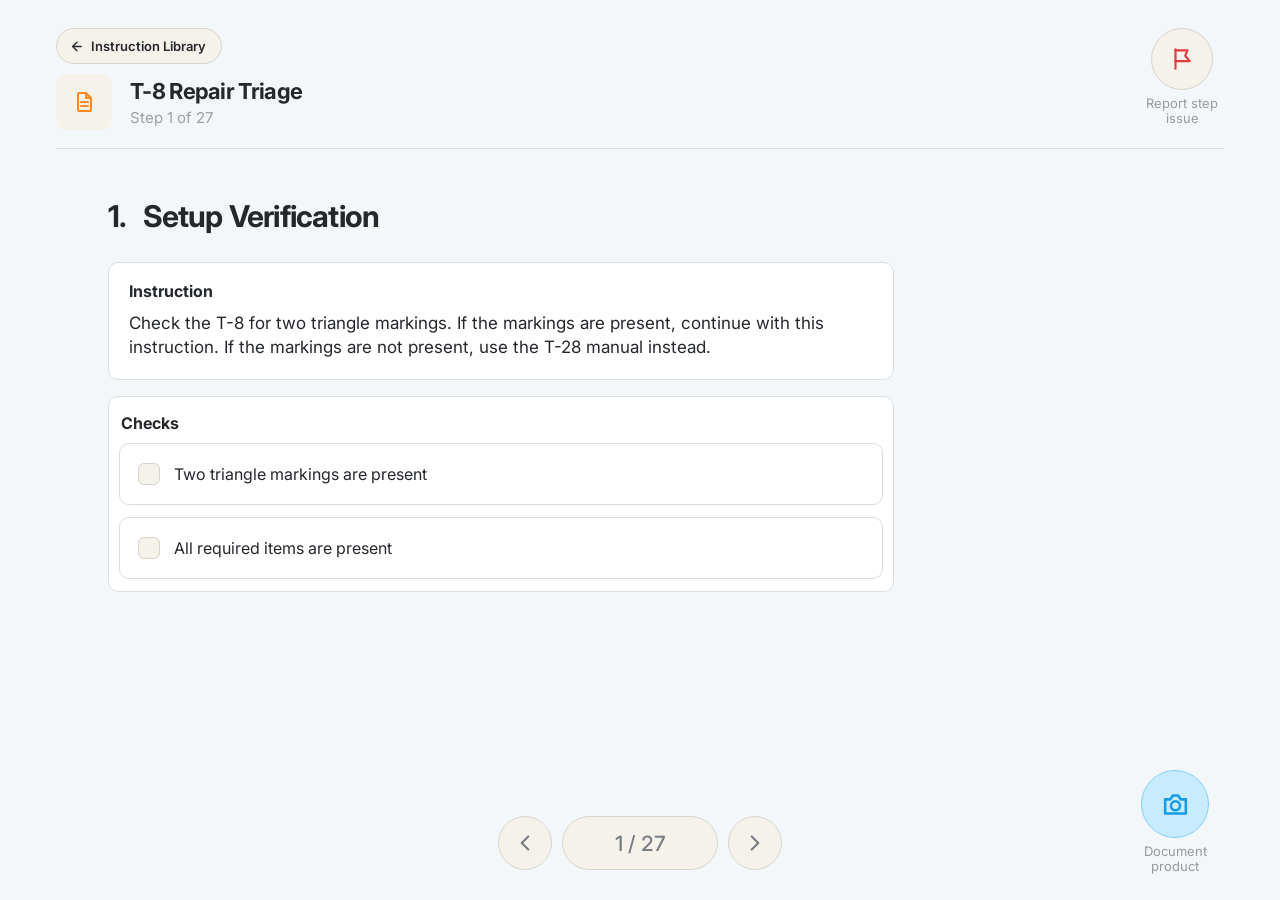
==== instruction.html @ 1c67357f "Build reusable instruction stepper layout" ====
<!DOCTYPE html>
<html lang="en">
<head>
  <meta charset="UTF-8">
  <meta name="viewport" content="width=device-width, initial-scale=1.0">

  <title>T-8 Repair Triage | FAES Operator Platform</title>

  <link rel="preconnect" href="https://fonts.googleapis.com">
  <link rel="preconnect" href="https://fonts.gstatic.com" crossorigin>
  <link
    href="https://fonts.googleapis.com/css2?family=Inter:ital,wght@0,400;0,500;0,600;0,700;1,400;1,500&display=swap"
    rel="stylesheet"
  >

  <link rel="stylesheet" href="css/styles.css">
</head>

<body class="instruction-page">
  <div class="instruction-app">

    <div class="instruction-fixed-header">
      <header class="instruction-topbar">
        <button
          class="back-to-library-button"
          id="back-to-library-button"
          type="button"
        >
          <svg viewBox="0 0 24 24" aria-hidden="true">
            <path d="M14 6L8 12L14 18"></path>
            <path d="M9 12H20"></path>
          </svg>

          <span>Instruction Library</span>
        </button>

        <button
          class="report-step-issue-button"
          id="report-step-issue-button"
          type="button"
          aria-label="Report step issue"
        >
          <span class="report-step-issue-button__icon">
            <svg viewBox="0 0 24 24" aria-hidden="true">
              <path d="M6 3V21"></path>
              <path d="M6 4H17L15 9L19 14H6"></path>
            </svg>
          </span>

          <span>Report step<br>issue</span>
        </button>
      </header>

      <section class="instruction-heading">
        <div class="instruction-heading__icon">
          <svg viewBox="0 0 24 24" aria-hidden="true">
            <path d="M7 3H14L19 8V20C19 20.55 18.55 21 18 21H7C6.45 21 6 20.55 6 20V4C6 3.45 6.45 3 7 3Z"></path>
            <path d="M14 3V8H19"></path>
            <path d="M9 12H16"></path>
            <path d="M9 16H16"></path>
          </svg>
        </div>

        <div>
          <h1>T-8 Repair Triage</h1>
          <p id="instruction-step-label">Step 1 of 27</p>
        </div>
      </section>

      <div class="instruction-page-divider"></div>
    </div>

    <main class="instruction-main-content">
      <h2 class="instruction-step-title" id="instruction-step-title"></h2>

      <section
        class="instruction-step-layout instruction-step-layout--no-images"
        id="instruction-step-layout"
      >
        <div
          class="instruction-warning"
          id="instruction-warning"
          hidden
        ></div>

        <div class="instruction-step-primary">
          <article class="instruction-panel instruction-panel--instruction">
            <h3>Instruction</h3>

            <p id="instruction-text"></p>
          </article>

          <article class="instruction-panel instruction-panel--checks">
            <h3>Checks</h3>

            <div
              class="instruction-check-list"
              id="instruction-check-list"
            ></div>
          </article>
        </div>

        <aside
          class="instruction-image-panel"
          id="instruction-image-panel"
          hidden
        >
          <h3>Reference images</h3>

          <div
            class="instruction-image-list"
            id="instruction-image-list"
          ></div>
        </aside>
      </section>
    </main>

    <nav
      class="instruction-step-navigation"
      aria-label="Instruction navigation"
    >
      <button
        class="instruction-navigation-button"
        id="previous-step-button"
        type="button"
        aria-label="Previous step"
        hidden
      >
        <svg viewBox="0 0 24 24" aria-hidden="true">
          <path d="M15 6L9 12L15 18"></path>
        </svg>
      </button>

      <span class="instruction-step-counter" id="instruction-step-counter">
        1 / 27
      </span>

      <button
        class="instruction-navigation-button"
        id="next-step-button"
        type="button"
        aria-label="Next step"
      >
        <svg viewBox="0 0 24 24" aria-hidden="true">
          <path d="M9 6L15 12L9 18"></path>
        </svg>
      </button>
    </nav>

    <button
      class="document-product-button"
      id="document-product-button"
      type="button"
      aria-label="Document product"
    >
      <span class="document-product-button__icon">
        <svg viewBox="0 0 24 24" aria-hidden="true">
          <path d="M4 8H8L10 5H14L16 8H20V19H4Z"></path>
          <circle cx="12" cy="13" r="3.5"></circle>
        </svg>
      </span>

      <span>Document<br>product</span>
    </button>

    <dialog
      class="instruction-dialog leave-instruction-dialog"
      id="leave-instruction-dialog"
      aria-labelledby="leave-instruction-title"
    >
      <div class="leave-instruction-dialog__content">
        <h2 id="leave-instruction-title">Leave instruction?</h2>

        <p>
          Your progress in this instruction will not be saved.
        </p>

        <div class="dialog-divider"></div>

        <div class="dialog-actions">
          <button
            class="dialog-button dialog-button--secondary"
            type="button"
            id="stay-in-instruction-button"
          >
            Stay here
          </button>

          <button
            class="dialog-button dialog-button--primary"
            type="button"
            id="confirm-leave-instruction-button"
          >
            Leave instruction
          </button>
        </div>
      </div>
    </dialog>

  </div>

  <script src="js/instruction-stepper.js"></script>
</body>
</html>
---- css/styles.css ----
:root {
  --page-background: #f4f7f9;
  --surface: #ffffff;
  --border: #d9dee3;
  --text-primary: #24272b;
  --text-muted: #a4a9af;
  --accent: #ff8a24;
  --accent-soft: #fee1c7;

  --sidebar-width: 84px;
  --header-height: 92px;

  --page-horizontal-padding: 118px;
  --shadow: 0 5px 18px rgba(26, 36, 46, 0.05);
}

* {
  box-sizing: border-box;
  margin: 0;
  padding: 0;
}

html {
  min-width: 320px;
}

body {
  min-height: 100vh;
  font-family: "Inter", Arial, sans-serif;
  background-color: var(--page-background);
  color: var(--text-primary);
}

button,
input {
  font: inherit;
}

a {
  color: inherit;
  text-decoration: none;
}

svg {
  display: block;
}

.app-shell {
  min-height: 100vh;
  display: flex;
}

.sidebar {
  position: fixed;
  inset: 0 auto 0 0;
  width: var(--sidebar-width);
  min-height: 100vh;
  z-index: 10;

  display: flex;
  flex-direction: column;
  align-items: center;

  background-color: var(--surface);
  border-right: 1px solid #edf0f2;
  box-shadow: 4px 0 16px rgba(32, 42, 52, 0.04);
}

.sidebar-collapse-button {
  width: 100%;
  height: 68px;

  display: grid;
  place-items: center;

  border: 0;
  background: transparent;
  color: #53585e;
  cursor: pointer;
}

.sidebar-collapse-button svg {
  width: 18px;
  height: 18px;
  fill: none;
  stroke: currentColor;
  stroke-linecap: round;
  stroke-linejoin: round;
  stroke-width: 1.8;
}

.sidebar-navigation {
  display: flex;
  flex-direction: column;
  align-items: center;
  gap: 26px;
  margin-top: 16px;
}

.sidebar-link {
  width: 54px;
  height: 54px;
  border-radius: 11px;

  display: grid;
  place-items: center;

  color: #17191b;
}

.sidebar-link svg {
  width: 20px;
  height: 20px;
  fill: none;
  stroke: currentColor;
  stroke-linecap: round;
  stroke-linejoin: round;
  stroke-width: 2;
}

.sidebar-link--active {
  background-color: var(--accent-soft);
  color: var(--accent);
}

.sidebar-link--logout {
  margin-top: auto;
  margin-bottom: 28px;
}

.main-area {
  width: calc(100% - var(--sidebar-width));
  min-height: 100vh;
  margin-left: var(--sidebar-width);
}

.top-header {
  height: var(--header-height);
  display: flex;
  align-items: center;

  padding: 0 32px;

  background-color: var(--surface);
  box-shadow: 0 4px 12px rgba(33, 43, 54, 0.04);
}

.top-header h1 {
  font-size: 28px;
  font-weight: 700;
  letter-spacing: -0.7px;
}

.library-page {
  min-height: calc(100vh - var(--header-height));
  padding: 39px var(--page-horizontal-padding) 88px;
}

.library-search-section {
  display: flex;
  justify-content: center;
}

.search-field {
  width: min(760px, 100%);
  height: 58px;

  display: flex;
  align-items: center;
  gap: 16px;

  padding: 0 20px 0 24px;

  background-color: var(--surface);
  border: 1px solid var(--border);
  border-radius: 999px;
}

.search-field input {
  width: 100%;
  height: 100%;

  border: 0;
  outline: 0;
  background: transparent;

  font-size: 16px;
  color: var(--text-primary);
}

.search-field input::placeholder {
  color: #b5b9be;
}

.search-field svg {
  width: 22px;
  height: 22px;

  flex: 0 0 auto;
  fill: none;
  stroke: #202326;
  stroke-linecap: round;
  stroke-linejoin: round;
  stroke-width: 2;
}

.instruction-grid {
  margin-top: 56px;

  display: grid;
  grid-template-columns: repeat(3, 298px);
  justify-content: center;
  column-gap: 70px;
  row-gap: 62px;
}

.instruction-card {
  height: 298px;
  overflow: hidden;

  background-color: var(--surface);
  border: 1px solid var(--border);
  border-radius: 9px;
}

.instruction-card__image {
  height: 230px;

  display: grid;
  place-items: center;

  border-bottom: 1px solid var(--border);
}

.instruction-card__image img {
  display: block;
  max-width: 82%;
  max-height: 84%;
  object-fit: contain;
}

.placeholder-icon {
  width: 78px;
  height: 78px;

  fill: none;
  stroke: #202326;
  stroke-linecap: round;
  stroke-linejoin: round;
  stroke-width: 2.4;
}

.instruction-card__content {
  min-height: 68px;
  padding: 13px 14px 10px;
}

.instruction-card__content h2 {
  margin-bottom: 3px;

  font-size: 16px;
  font-weight: 700;
  line-height: 1.2;
  letter-spacing: -0.35px;
}

.instruction-card__content p {
  overflow: hidden;

  color: #33363a;

  font-size: 14px;
  font-style: italic;
  line-height: 1.3;
  text-overflow: ellipsis;
  white-space: nowrap;
}

@media (max-width: 1250px) {
  .instruction-grid {
    grid-template-columns: repeat(2, 298px);
  }
}

@media (max-width: 760px) {
  .instruction-grid {
    grid-template-columns: minmax(0, 298px);
    row-gap: 32px;
  }
}

.visually-hidden {
  position: absolute;
  width: 1px;
  height: 1px;
  overflow: hidden;
  clip: rect(0 0 0 0);
  white-space: nowrap;
}

@media (max-width: 900px) {
  :root {
    --page-horizontal-padding: 44px;
  }

  .top-header h1 {
    font-size: 27px;
  }
}

@media (max-width: 600px) {
  :root {
    --sidebar-width: 64px;
    --page-horizontal-padding: 20px;
  }

  .sidebar-link {
    width: 44px;
    height: 44px;
  }

  .top-header {
    padding: 0 22px;
  }

  .top-header h1 {
    font-size: 23px;
  }

  .search-field {
    height: 56px;
  }

  .search-field input {
    font-size: 15px;
  }
}

.sidebar {
  transition: width 220ms ease;
}

.sidebar--expanded {
  width: 228px;
  align-items: stretch;
  padding: 14px 10px 18px;
}

.sidebar--expanded + .main-area {
  width: calc(100% - 228px);
  margin-left: 228px;
  transition: margin-left 220ms ease, width 220ms ease;
}

.sidebar-brand {
  display: none;
}

.sidebar--expanded .sidebar-brand {
  display: flex;
  align-items: center;
  gap: 9px;
  min-height: 42px;
  padding: 0 8px;
}

.sidebar-logo {
  width: 40px;
  height: 40px;
  object-fit: contain;
}

.sidebar-user {
  display: flex;
  flex: 1;
  flex-direction: column;
  min-width: 0;
  gap: 1px;
}

.sidebar-user strong {
  font-size: 14px;
  font-weight: 700;
  line-height: 1.1;
}

.sidebar-user span {
  color: #9ba1a7;
  font-size: 12px;
  line-height: 1.1;
}

.sidebar--expanded .sidebar-collapse-button {
  width: 28px;
  height: 28px;
  flex: 0 0 auto;
  border-radius: 5px;
  color: #73787d;
}

.sidebar--expanded .sidebar-collapse-button svg {
  width: 15px;
  height: 15px;
}

.sidebar--expanded .sidebar-navigation {
  display: flex;
  flex-direction: column;
  align-items: stretch;
  gap: 36px;
  margin-top: 32px;
}


.sidebar--expanded .sidebar-group {
  display: flex;
  flex-direction: column;
  gap: 12px;
}

.sidebar--expanded .sidebar-section-label {
  display: block;
  padding: 0 10px;

  color: #a4a9af;
  font-size: 10px;
  font-weight: 500;
  letter-spacing: 0.04em;
  line-height: 1;
}

.sidebar--expanded .sidebar-link {
  width: 100%;
  height: 36px;

  display: flex;
  align-items: center;
  justify-content: flex-start;
  gap: 10px;

  padding: 0 10px;
  border-radius: 7px;

  font-size: 14px;
  font-weight: 500;
  line-height: 1;
}

.sidebar--expanded .sidebar-link svg {
  width: 17px;
  height: 17px;
  flex: 0 0 auto;
}

.sidebar--expanded .sidebar-link span {
  white-space: nowrap;
}

.sidebar--expanded .sidebar-link--active {
  margin-top: 0;
  background-color: var(--accent-soft);
  color: var(--accent);
}

.sidebar-section-label {
  display: none;
}









.sidebar--expanded .sidebar-link span {
  white-space: nowrap;
}

.sidebar--expanded .sidebar-link svg {
  width: 17px;
  height: 17px;
  flex: 0 0 auto;
}

.sidebar--expanded .sidebar-link span {
  display: inline;
}



.sidebar--expanded .sidebar-link--logout {
  margin: auto 0 0;
}

.sidebar:not(.sidebar--expanded) .sidebar-link span,
.sidebar:not(.sidebar--expanded) .sidebar-brand,
.sidebar:not(.sidebar--expanded) .sidebar-section-label {
  display: none;
}

.main-area {
  transition: margin-left 220ms ease, width 220ms ease;
}

.sidebar--expanded .sidebar-collapse-button {
  position: absolute;
  top: 16px;
  right: 12px;
}

.sidebar--expanded .sidebar-brand {
  padding-right: 40px;
}

.sidebar:not(.sidebar--expanded) .sidebar-collapse-button svg {
  transform: rotate(180deg);
}

.sidebar-collapse-button svg {
  transition: transform 220ms ease;
}


.search-empty-state {
  margin-top: 56px;
  text-align: center;
  color: var(--text-muted);
  font-size: 16px;
}

.instruction-card[hidden] {
  display: none;
}


.instruction-card--button {
  width: 100%;
  padding: 0;

  color: inherit;
  text-align: left;
  font: inherit;

  cursor: pointer;
}

.instruction-card--button:hover {
  border-color: #cdd3d9;
  box-shadow: 0 8px 20px rgba(26, 36, 46, 0.08);
}

.instruction-dialog {
  width: min(760px, calc(100vw - 40px));
  max-height: calc(100vh - 40px);

  margin: auto;
  padding: 0;

  overflow: auto;

  border: 0;
  border-radius: 12px;

  background-color: var(--surface);
  box-shadow: 0 24px 80px rgba(0, 0, 0, 0.28);
}

.instruction-dialog::backdrop {
  background-color: rgba(19, 22, 26, 0.76);
}

.instruction-preview-dialog__content {
  padding: 30px 42px 34px;
}

.instruction-preview-dialog__image {
  height: 250px;

  display: grid;
  place-items: center;
}

.instruction-preview-dialog__image img {
  display: block;

  max-width: 68%;
  max-height: 90%;

  object-fit: contain;
}

.dialog-divider {
  height: 1px;
  background-color: var(--border);
}

.instruction-preview-dialog__details {
  padding: 22px 0;
}

.instruction-preview-dialog__details h2 {
  margin-bottom: 4px;

  font-size: 20px;
  font-weight: 700;
}

.instruction-preview-dialog__description {
  margin-bottom: 12px;

  font-size: 16px;
  font-style: italic;
}

.instruction-meta {
  display: flex;
  flex-wrap: wrap;
  gap: 12px;
}

.instruction-meta span {
  padding: 6px 10px;

  border-radius: 7px;
  background-color: #dfe2e5;

  font-size: 14px;
  line-height: 1;
}

.dialog-actions {
  display: grid;
  grid-template-columns: repeat(2, minmax(0, 1fr));
  gap: 16px;

  padding-top: 22px;
}

.dialog-button {
  min-height: 52px;

  border-radius: 7px;

  font-size: 18px;
  font-weight: 600;

  cursor: pointer;
}

.dialog-button--secondary {
  border: 1px solid #202326;
  background-color: var(--surface);
  color: var(--text-primary);
}

.dialog-button--primary {
  border: 1px solid var(--accent);
  background-color: var(--accent);
  color: #ffffff;
}

.package-code-dialog {
  width: min(724px, calc(100vw - 40px));
}

.package-code-dialog__content {
  padding: 36px 42px 34px;
}

.package-code-dialog__content h2 {
  margin-bottom: 22px;

  font-size: 18px;
  font-weight: 700;
  line-height: 1.35;
}

.package-code-field {
  display: block;
  margin-bottom: 20px;
}

.package-code-field input {
  width: 100%;
  height: 54px;

  padding: 0 18px;

  border: 1px solid var(--border);
  border-radius: 6px;
  outline: none;

  background-color: #f7f8f9;
  color: var(--text-primary);

  font-size: 16px;
}

.package-code-field input:focus {
  border-color: var(--accent);
  background-color: var(--surface);
}

.package-code-error {
  margin: -14px 0 20px;

  color: #c73b2f;
  font-size: 14px;
}

@media (max-width: 600px) {
  .instruction-preview-dialog__content,
  .package-code-dialog__content {
    padding: 28px 22px;
  }

  .instruction-preview-dialog__image {
    height: 240px;
  }

  .dialog-actions {
    grid-template-columns: 1fr;
    gap: 12px;
  }

  .dialog-button {
    min-height: 54px;
  }
}



/* ========================================
   INSTRUCTION STEPPER PAGE
======================================== */

body.instruction-page {
  min-height: 100vh;
  background-color: var(--page-background);
}

.instruction-app {
  position: relative;

  min-height: 100vh;
  padding: 28px 56px 34px;

  display: flex;
  flex-direction: column;
}
.instruction-fixed-header {
  position: fixed;
  top: 0;
  left: 0;
  right: 0;
  z-index: 30;

  padding: 28px 56px 0;

  background-color: var(--page-background);
}

.instruction-main-content {
  flex: 1;
  padding: 190px 52px 120px;
}

.instruction-topbar {
  height: 36px;
  display: flex;
  align-items: flex-start;
  
}

.back-to-library-button {
  min-height: 36px;
  padding: 0 15px 0 10px;

  display: inline-flex;
  align-items: center;
  gap: 7px;

  border: 1px solid #d7d4cd;
  border-radius: 999px;

  background-color: #f5f2eb;
  color: var(--text-primary);

  font-size: 13px;
  font-weight: 600;

  cursor: pointer;
}

.back-to-library-button svg {
  width: 17px;
  height: 17px;

  fill: none;
  stroke: currentColor;
  stroke-linecap: round;
  stroke-linejoin: round;
  stroke-width: 2;
}

.report-step-issue-button {
  position: absolute;
  top: 28px;
  right: 56px;

  width: 84px;

  display: flex;
  flex-direction: column;
  align-items: center;
  gap: 6px;

  border: 0;
  background: transparent;
  color: #969ba1;

  font-size: 13px;
  line-height: 1.15;
  text-align: center;

  cursor: pointer;
}

.report-step-issue-button__icon {
  width: 62px;
  height: 62px;

  display: grid;
  place-items: center;

  border: 1px solid #d7d4cd;
  border-radius: 50%;

  background-color: #f5f2eb;
  color: #e33b3b;
}

.report-step-issue-button svg {
  width: 26px;
  height: 26px;

  fill: none;
  stroke: currentColor;
  stroke-linecap: round;
  stroke-linejoin: round;
  stroke-width: 2;
}

.instruction-heading {
  margin-top: 10px;

  display: flex;
  align-items: center;
  gap: 18px;
}

.instruction-heading__icon {
  width: 56px;
  height: 56px;

  display: grid;
  place-items: center;

  border-radius: 10px;
  background-color: #f5f2eb;
  color: var(--accent);
}

.instruction-heading__icon svg {
  width: 24px;
  height: 24px;

  fill: none;
  stroke: currentColor;
  stroke-linecap: round;
  stroke-linejoin: round;
  stroke-width: 2;
}

.instruction-heading h1 {
  margin-bottom: 4px;

  font-size: 22px;
  font-weight: 700;
  letter-spacing: -0.7px;
}

.instruction-heading p {
  color: #9aa0a6;
  font-size: 15px;
}

.instruction-page-divider {
  height: 1px;
  margin-top: 18px;

  background-color: var(--border);
}

.instruction-main-content {
  flex: 1;
  padding: 170px 52px 120px;
}

.instruction-step-title {
  margin-bottom: 28px;

  font-size: 30px;
  font-weight: 700;
  letter-spacing: -0.8px;
}

.instruction-step-title span {
  margin-right: 10px;
}

.instruction-step-layout {
  display: grid;
  grid-template-columns: minmax(0, 1fr) 360px;
  gap: 22px 34px;
  align-items: start;
}

.instruction-step-layout--no-images {
  grid-template-columns: minmax(0, 1fr);
}

.instruction-step-primary {
  min-width: 0;

  display: flex;
  flex-direction: column;
  gap: 16px;
}

.instruction-step-layout--no-images .instruction-step-primary {
  grid-column: 1 / -1;

  width: 100%;
  max-width: 786px;
}

.instruction-panel {
  border: 1px solid var(--border);
  border-radius: 10px;

  background-color: var(--surface);
}

.instruction-panel h3,
.instruction-image-panel h3 {
  margin-bottom: 10px;

  font-size: 16px;
  font-weight: 700;
}

.instruction-panel--instruction {
  width: 100%;
  max-width: 780px;
  padding: 18px 20px 20px;
}

.instruction-step-layout--no-images .instruction-panel--instruction,
.instruction-step-layout--no-images .instruction-panel--checks {
  max-width: none;
}

.instruction-panel--instruction p {
  font-size: 17px;
  line-height: 1.42;
}

.instruction-panel--checks {
  width: 100%;
  max-width: 500px;
  padding: 16px 10px 12px;
}

.instruction-panel--checks h3 {
  padding: 0 2px;
}

.instruction-check-list {
  display: flex;
  flex-direction: column;
  gap: 12px;
}

.instruction-check {
  width: 100%;
  min-height: 62px;
  padding: 0 18px;

  display: flex;
  align-items: center;
  gap: 14px;

  border: 1px solid #d9dcdf;
  border-radius: 10px;

  background-color: var(--surface);
  color: var(--text-primary);

  font-size: 16px;
  line-height: 1.3;
  text-align: left;

  cursor: pointer;
  transition: background-color 160ms ease, border-color 160ms ease,
    color 160ms ease;
}

.instruction-check__box {
  width: 22px;
  height: 22px;
  flex: 0 0 auto;

  display: grid;
  place-items: center;

  border: 1px solid #d7d4cd;
  border-radius: 6px;

  background-color: #f5f2eb;
  color: #ffffff;
}

.instruction-check--completed {
  border-color: #a9e5c4;
  background-color: #eaf8f1;
  color: var(--text-primary);
}

.instruction-check--completed .instruction-check__box {
  border-color: #d7d4cd;
  background-color: #f5f2eb;
}

.instruction-check--completed .instruction-check__box::after {
  content: "✓";

  color: #24272b;
  font-size: 14px;
  font-weight: 700;
}

.instruction-warning {
  grid-column: 1;

  width: 100%;
  max-width: 500px;
  min-height: 62px;
  padding: 14px 20px;

  display: flex;
  align-items: center;
  gap: 18px;

  border: 1px solid #f4ca63;
  border-radius: 10px;

  background-color: #fff9e8;
  color: var(--text-primary);

  font-size: 16px;
  font-weight: 400;
  line-height: 1.15;
}

.instruction-warning__icon {
  width: 34px;
  height: 34px;
  flex: 0 0 auto;

  display: grid;
  place-items: center;

  color: #f8d46d;
}

.instruction-warning__icon svg {
  width: 34px;
  height: 34px;

  fill: currentColor;
  stroke: none;
}

.instruction-warning__icon svg path:nth-child(2) {
  fill: none;
  stroke: #ffffff;
  stroke-linecap: round;
  stroke-width: 2.2;
}

.instruction-warning__icon svg circle {
  fill: #ffffff;
}

.instruction-warning__text {
  max-width: 370px;
}

.instruction-image-panel {
  padding: 16px;

  border: 1px solid var(--border);
  border-radius: 10px;

  background-color: var(--surface);
}

.instruction-image-list {
  display: flex;
  flex-direction: column;
  gap: 12px;
}

.instruction-image-list img {
  width: 100%;
  max-height: 240px;

  display: block;

  border-radius: 8px;

  object-fit: contain;
  background-color: #f7f8f9;
}

.instruction-step-navigation {
  position: fixed;
  left: 50%;
  bottom: 26px;
  z-index: 20;

  min-height: 62px;

  display: flex;
  align-items: center;
  justify-content: center;
  gap: 10px;

  transform: translateX(-50%);
}

.instruction-navigation-button {
  width: 54px;
  height: 54px;

  display: grid;
  place-items: center;

  border: 1px solid #d7d4cd;
  border-radius: 50%;

  background-color: #f5f2eb;
  color: #777d83;

  cursor: pointer;
}

.instruction-navigation-button svg {
  width: 26px;
  height: 26px;

  fill: none;
  stroke: currentColor;
  stroke-linecap: round;
  stroke-linejoin: round;
  stroke-width: 2;
}

.instruction-step-counter {
  min-width: 156px;
  min-height: 54px;
  padding: 0 22px;

  display: grid;
  place-items: center;

  border: 1px solid #d7d4cd;
  border-radius: 999px;

  background-color: #f5f2eb;
  color: #777d83;

  font-size: 21px;
  font-weight: 500;
}

.document-product-button {
  position: fixed;
  right: 56px;
  bottom: 26px;
  z-index: 20;

  width: 98px;

  display: flex;
  flex-direction: column;
  align-items: center;
  gap: 6px;

  border: 0;
  background: transparent;
  color: #969ba1;

  font-size: 13px;
  line-height: 1.15;
  text-align: center;

  cursor: pointer;
}

.document-product-button__icon {
  width: 68px;
  height: 68px;

  display: grid;
  place-items: center;

  border: 1px solid #83cefa;
  border-radius: 50%;

  background-color: #c8ebff;
  color: #159de5;
}

.document-product-button svg {
  width: 31px;
  height: 31px;

  fill: none;
  stroke: currentColor;
  stroke-linecap: round;
  stroke-linejoin: round;
  stroke-width: 2;
}

.leave-instruction-dialog {
  width: min(580px, calc(100vw - 40px));
}

.leave-instruction-dialog__content {
  padding: 34px 38px 32px;
}

.leave-instruction-dialog__content h2 {
  margin-bottom: 10px;

  font-size: 21px;
  font-weight: 700;
}

.leave-instruction-dialog__content p {
  margin-bottom: 28px;

  color: #62676d;
  font-size: 16px;
  line-height: 1.45;
}

.leave-instruction-dialog .dialog-actions {
  padding-top: 22px;
}

@media (max-width: 1000px) {
  .instruction-app {
    padding: 30px 30px 28px;
  }

  .instruction-main-content {
    padding: 44px 20px 26px;
  }

  .instruction-step-layout {
    grid-template-columns: minmax(0, 1fr);
  }

  .instruction-image-panel {
    max-width: 620px;
  }

  .document-product-button {
    right: 30px;
    bottom: 28px;
  }
}

@media (max-width: 650px) {
  .instruction-app {
    padding: 22px 18px 24px;
  }

  .instruction-heading {
    gap: 12px;
  }

  .instruction-heading__icon {
    width: 48px;
    height: 48px;
  }

  .instruction-heading h1 {
    font-size: 23px;
  }

  .instruction-main-content {
    padding: 34px 0 24px;
  }

  .instruction-step-title {
    font-size: 25px;
  }

  .instruction-panel--instruction p,
  .instruction-check {
    font-size: 15px;
  }

  .instruction-step-counter {
    min-width: 132px;
    font-size: 18px;
  }

  .report-step-issue-button {
    width: 68px;
    font-size: 11px;
  }

  .report-step-issue-button__icon {
    width: 50px;
    height: 50px;
  }

 .document-product-button {
  position: fixed;
  right: 18px;
  bottom: 16px;
  z-index: 20;
}

  .leave-instruction-dialog__content {
    padding: 28px 22px;
  }
    .instruction-step-navigation {
    bottom: 18px;
  }

  .instruction-main-content {
    padding-bottom: 110px;
  }
}

.instruction-warning[hidden] {
  display: none;
}
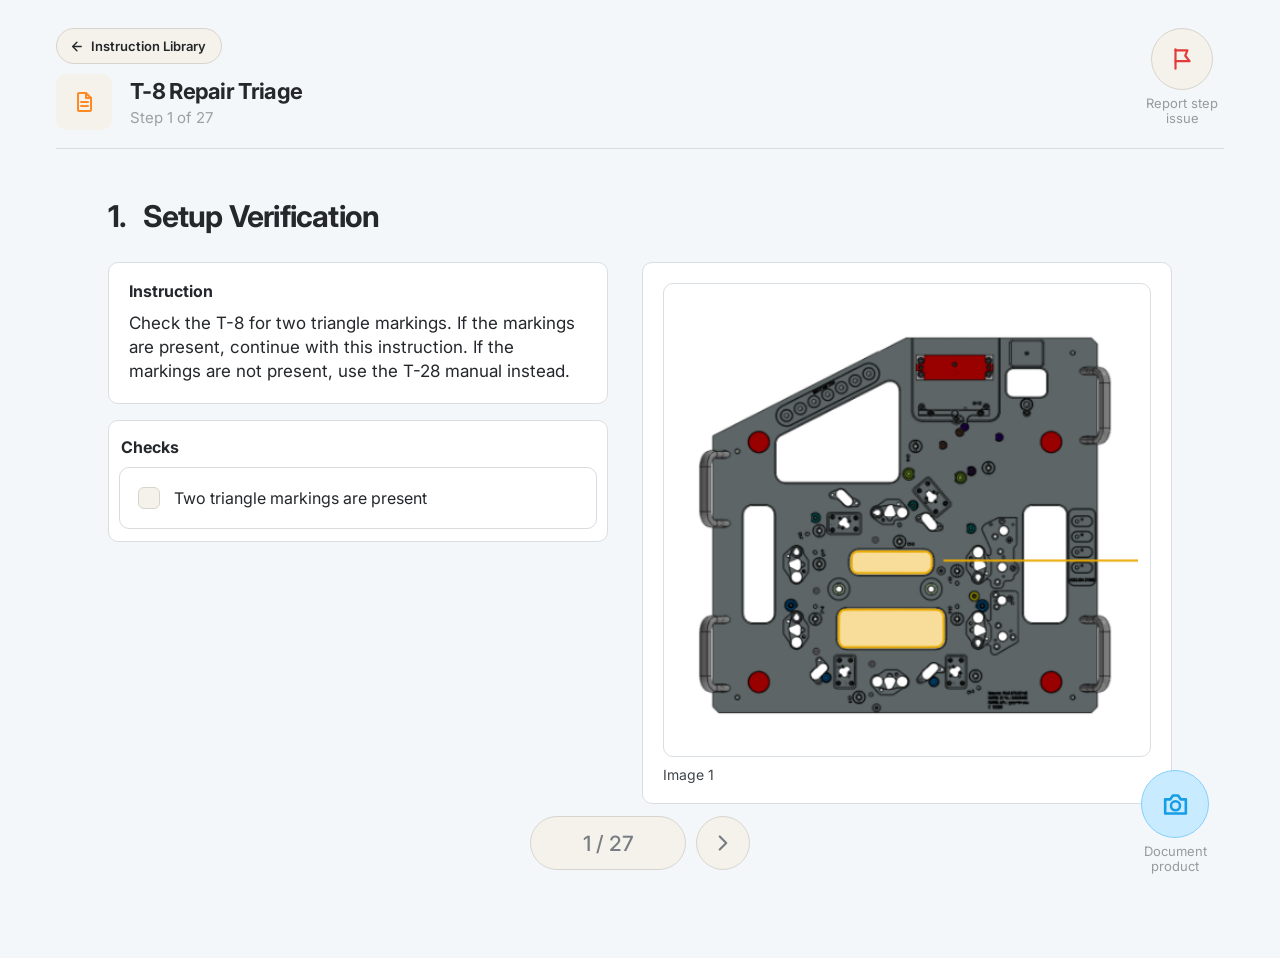
==== commit 25ad8d58: "Add step issue reporting" ====
--- a/instruction.html
+++ b/instruction.html
@@ -198,6 +198,93 @@
     </dialog>
 
   </div>
+  <dialog class="issue-report-dialog" id="issue-report-dialog">
+  <form class="issue-report-dialog__content" id="issue-report-form">
+    <div class="issue-report-dialog__heading">
+      <div class="issue-report-dialog__icon" aria-hidden="true">
+        <svg viewBox="0 0 24 24">
+          <path d="M5 3V21"></path>
+          <path d="M5 4H16L14 8L18 12H5"></path>
+        </svg>
+      </div>
+
+      <div>
+        <h2>Issue Report</h2>
+        <p>Found a problem with this step? Let us know so we can fix it.</p>
+      </div>
+    </div>
+
+    <label class="issue-report-field">
+      <span>Issue Title</span>
+      <input
+        type="text"
+        id="issue-report-title"
+        name="issue-title"
+        placeholder="Type..."
+        required
+      />
+    </label>
+
+    <label class="issue-report-field">
+      <span>Issue Description</span>
+      <textarea
+        id="issue-report-description"
+        name="issue-description"
+        placeholder="Type..."
+        rows="4"
+        required
+      ></textarea>
+    </label>
+
+    <label class="issue-report-field">
+      <span>Upload Image</span>
+
+      <span class="issue-report-upload">
+        <input
+          type="file"
+          id="issue-report-image"
+          name="issue-image"
+          accept="image/*"
+        />
+
+        <span class="issue-report-upload__content">
+          <svg viewBox="0 0 24 24" aria-hidden="true">
+            <rect x="3" y="5" width="18" height="14" rx="2"></rect>
+            <circle cx="8" cy="10" r="1.5"></circle>
+            <path d="M3 16L8 12L12 15L15 12L21 17"></path>
+          </svg>
+
+          <span id="issue-report-upload-text">Image</span>
+        </span>
+      </span>
+    </label>
+
+    <p class="issue-report-error" id="issue-report-error" hidden>
+      Please complete the required fields.
+    </p>
+
+    <div class="issue-report-dialog__actions">
+      <button
+        class="issue-report-button issue-report-button--secondary"
+        type="button"
+        id="cancel-issue-report-button"
+      >
+        Cancel
+      </button>
+
+      <button
+        class="issue-report-button issue-report-button--primary"
+        type="submit"
+      >
+        Send issue report
+      </button>
+    </div>
+  </form>
+</dialog>
+
+<div class="issue-report-toast" id="issue-report-toast" hidden>
+  Issue report sent successfully.
+</div>
 
   <script src="js/instruction-stepper.js"></script>
 </body>
--- a/css/styles.css
+++ b/css/styles.css
@@ -923,16 +923,33 @@
 
 .instruction-step-layout {
   display: grid;
-  grid-template-columns: minmax(0, 1fr) 360px;
+  grid-template-columns: minmax(0, 500px) minmax(0, 1fr);
+  grid-template-areas:
+    "primary images";
   gap: 22px 34px;
   align-items: start;
 }
 
+.instruction-step-layout--has-warning {
+  grid-template-areas:
+    "warning images"
+    "primary images";
+}
+
 .instruction-step-layout--no-images {
   grid-template-columns: minmax(0, 1fr);
+  grid-template-areas:
+    "primary";
+}
+
+.instruction-step-layout--no-images.instruction-step-layout--has-warning {
+  grid-template-areas:
+    "warning"
+    "primary";
 }
 
 .instruction-step-primary {
+  grid-area: primary;
   min-width: 0;
 
   display: flex;
@@ -941,7 +958,7 @@
 }
 
 .instruction-step-layout--no-images .instruction-step-primary {
-  grid-column: 1 / -1;
+  grid-area: primary;
 
   width: 100%;
   max-width: 786px;
@@ -964,7 +981,7 @@
 
 .instruction-panel--instruction {
   width: 100%;
-  max-width: 780px;
+  max-width: none;
   padding: 18px 20px 20px;
 }
 
@@ -980,7 +997,7 @@
 
 .instruction-panel--checks {
   width: 100%;
-  max-width: 500px;
+  max-width: none;
   padding: 16px 10px 12px;
 }
 
@@ -1053,7 +1070,7 @@
 }
 
 .instruction-warning {
-  grid-column: 1;
+  grid-area: warning;
 
   width: 100%;
   max-width: 500px;
@@ -1110,7 +1127,13 @@
 }
 
 .instruction-image-panel {
-  padding: 16px;
+  grid-area: images;
+  min-width: 0;
+
+  padding: 20px;
+
+  display: flex;
+  flex-direction: column;
 
   border: 1px solid var(--border);
   border-radius: 10px;
@@ -1119,21 +1142,107 @@
 }
 
 .instruction-image-list {
-  display: flex;
-  flex-direction: column;
-  gap: 12px;
-}
-
-.instruction-image-list img {
+  width: 100%;
+}
+.instruction-image-list--single {
+  display: block;
+}
+
+.instruction-image-list--multiple {
+  display: grid;
+  grid-template-columns: repeat(2, minmax(0, 1fr));
+  gap: 18px;
+  align-items: start;
+}
+
+.instruction-image-card {
+  margin: 0;
+  min-width: 0;
+}
+
+.instruction-image-card img {
+  width: 100%;
+  display: block;
+  padding: 10px;
+  border: 1px solid #d9dee3;
+  border-radius: 10px;
+  background-color: #ffffff;
+  object-fit: contain;
+}
+
+.instruction-image-list--single .instruction-image-card img {
+  width: 100%;
+  max-height: 520px;
+  min-height: 320px;
+}
+
+.instruction-image-list--multiple .instruction-image-card img {
   width: 100%;
   max-height: 240px;
+  min-height: 180px;
+}
+
+.instruction-image-card figcaption {
+  margin-top: 8px;
+  font-size: 14px;
+  color: #3f4449;
+  line-height: 1.2;
+}
+.instruction-image-list--multiple
+  .instruction-image-card:last-child:nth-child(odd) {
+  grid-column: 1 / -1;
+}
+.instruction-image-card {
+  min-width: 0;
+  margin: 0;
+}
+
+.instruction-image-card img {
+  width: 100%;
+  min-height: 220px;
+  max-height: 340px;
 
   display: block;
 
-  border-radius: 8px;
+  padding: 12px;
+
+  border: 1px solid #d9dee3;
+  border-radius: 10px;
+
+  background-color: #ffffff;
 
   object-fit: contain;
-  background-color: #f7f8f9;
+}
+
+.instruction-image-card figcaption {
+  margin-top: 10px;
+
+  color: #3f4449;
+
+  font-size: 14px;
+  line-height: 1.2;
+}
+
+.instruction-image-list--single {
+  grid-template-columns: minmax(0, 1fr);
+}
+
+.instruction-image-list--single .instruction-image-card img {
+  min-height: 360px;
+  max-height: 520px;
+}
+
+/* One reference image: show it large and centred */
+.instruction-image-list:has(img:only-child) {
+  grid-template-columns: minmax(0, 1fr);
+  align-content: center;
+}
+
+.instruction-image-list:has(img:only-child) img {
+  height: clamp(340px, 48vh, 520px);
+  max-height: none;
+
+  object-fit: contain;
 }
 
 .instruction-step-navigation {
@@ -1363,4 +1472,299 @@
 
 .instruction-warning[hidden] {
   display: none;
+}
+
+.instruction-navigation-button--finish {
+  width: auto;
+  min-width: 118px;
+  padding: 0 22px;
+
+  border-color: #24272b;
+  border-radius: 999px;
+
+  background-color: #24272b;
+  color: #ffffff;
+
+  font-size: 18px;
+  font-weight: 600;
+}
+
+.instruction-navigation-button[hidden] {
+  display: none;
+}
+
+.instruction-image-panel[hidden] {
+  display: none;
+}
+.instruction-image-panel h3 {
+  display: none;
+}
+
+
+
+/* ========================================
+   ISSUE REPORT MODAL
+======================================== */
+
+.issue-report-dialog {
+  width: min(590px, calc(100vw - 40px));
+  margin: auto;
+  padding: 0;
+
+  border: 0;
+  border-radius: 12px;
+
+  background-color: var(--surface);
+  box-shadow: 0 24px 80px rgba(0, 0, 0, 0.28);
+}
+
+.issue-report-dialog::backdrop {
+  background-color: rgba(19, 22, 26, 0.76);
+}
+
+.issue-report-dialog__content {
+  padding: 42px 36px 34px;
+}
+
+.issue-report-dialog__heading {
+  display: flex;
+  align-items: center;
+  gap: 14px;
+
+  margin-bottom: 44px;
+}
+
+.issue-report-dialog__icon {
+  width: 54px;
+  height: 54px;
+  flex: 0 0 auto;
+
+  display: grid;
+  place-items: center;
+
+  border: 1px solid #ef4a4a;
+  border-radius: 10px;
+
+  background-color: #fff0f0;
+  color: #e33b3b;
+}
+
+.issue-report-dialog__icon svg {
+  width: 27px;
+  height: 27px;
+
+  fill: none;
+  stroke: currentColor;
+  stroke-linecap: round;
+  stroke-linejoin: round;
+  stroke-width: 2;
+}
+
+.issue-report-dialog__heading h2 {
+  margin-bottom: 4px;
+
+  font-size: 24px;
+  font-weight: 700;
+  letter-spacing: -0.5px;
+}
+
+.issue-report-dialog__heading p {
+  color: #9aa0a6;
+
+  font-size: 14px;
+  line-height: 1.35;
+}
+
+.issue-report-field {
+  display: block;
+  margin-bottom: 20px;
+}
+
+.issue-report-field > span:first-child {
+  display: block;
+  margin-bottom: 9px;
+
+  font-size: 16px;
+  font-weight: 700;
+}
+
+.issue-report-field input[type="text"],
+.issue-report-field textarea {
+  width: 100%;
+
+  border: 1px solid #d5d9dd;
+  border-radius: 9px;
+  outline: none;
+
+  background-color: var(--surface);
+  color: var(--text-primary);
+
+  font-size: 16px;
+}
+
+.issue-report-field input[type="text"] {
+  height: 44px;
+  padding: 0 15px;
+}
+
+.issue-report-field textarea {
+  min-height: 92px;
+  padding: 13px 15px;
+
+  resize: vertical;
+  line-height: 1.4;
+}
+
+.issue-report-field input[type="text"]::placeholder,
+.issue-report-field textarea::placeholder {
+  color: #afb4b9;
+}
+
+.issue-report-field input[type="text"]:focus,
+.issue-report-field textarea:focus {
+  border-color: #24272b;
+}
+
+.issue-report-upload {
+  position: relative;
+
+  height: 64px;
+
+  display: grid;
+  place-items: center;
+
+  overflow: hidden;
+
+  border: 1px solid #d5d9dd;
+  border-radius: 9px;
+
+  background-color: #f7f8f9;
+
+  cursor: pointer;
+}
+
+.issue-report-upload input[type="file"] {
+  position: absolute;
+  inset: 0;
+
+  width: 100%;
+  height: 100%;
+
+  opacity: 0;
+  cursor: pointer;
+}
+
+.issue-report-upload__content {
+  display: flex;
+  align-items: center;
+  gap: 9px;
+
+  color: #a6abb0;
+  font-size: 16px;
+}
+
+.issue-report-upload__content svg {
+  width: 22px;
+  height: 22px;
+
+  fill: none;
+  stroke: currentColor;
+  stroke-linecap: round;
+  stroke-linejoin: round;
+  stroke-width: 1.8;
+}
+
+.issue-report-error {
+  margin: -6px 0 20px;
+
+  color: #d53b3b;
+  font-size: 14px;
+}
+
+.issue-report-dialog__actions {
+  display: grid;
+  grid-template-columns: repeat(2, minmax(0, 1fr));
+  gap: 16px;
+
+  margin-top: 18px;
+  padding-top: 32px;
+
+  border-top: 1px solid #e6e8ea;
+}
+
+.issue-report-button {
+  min-height: 58px;
+
+  border-radius: 7px;
+
+  font-size: 18px;
+  font-weight: 600;
+
+  cursor: pointer;
+}
+
+.issue-report-button--secondary {
+  border: 1px solid #24272b;
+
+  background-color: var(--surface);
+  color: var(--text-primary);
+}
+
+.issue-report-button--primary {
+  border: 1px solid #24272b;
+
+  background-color: #24272b;
+  color: #ffffff;
+}
+
+.issue-report-button--secondary:hover {
+  background-color: #f5f6f7;
+}
+
+.issue-report-button--primary:hover {
+  background-color: #3b3f44;
+}
+
+.issue-report-toast {
+  position: fixed;
+  left: 50%;
+  top: 24px;
+  z-index: 50;
+
+  padding: 14px 20px;
+
+  transform: translateX(-50%);
+
+  border-radius: 9px;
+
+  background-color: #24272b;
+  color: #ffffff;
+
+  font-size: 15px;
+  font-weight: 600;
+
+  box-shadow: 0 10px 28px rgba(0, 0, 0, 0.18);
+}
+
+.issue-report-toast[hidden] {
+  display: none;
+}
+
+@media (max-width: 600px) {
+  .issue-report-dialog__content {
+    padding: 30px 22px 24px;
+  }
+
+  .issue-report-dialog__heading {
+    align-items: flex-start;
+    margin-bottom: 32px;
+  }
+
+  .issue-report-dialog__heading h2 {
+    font-size: 21px;
+  }
+
+  .issue-report-dialog__actions {
+    grid-template-columns: 1fr;
+  }
 }
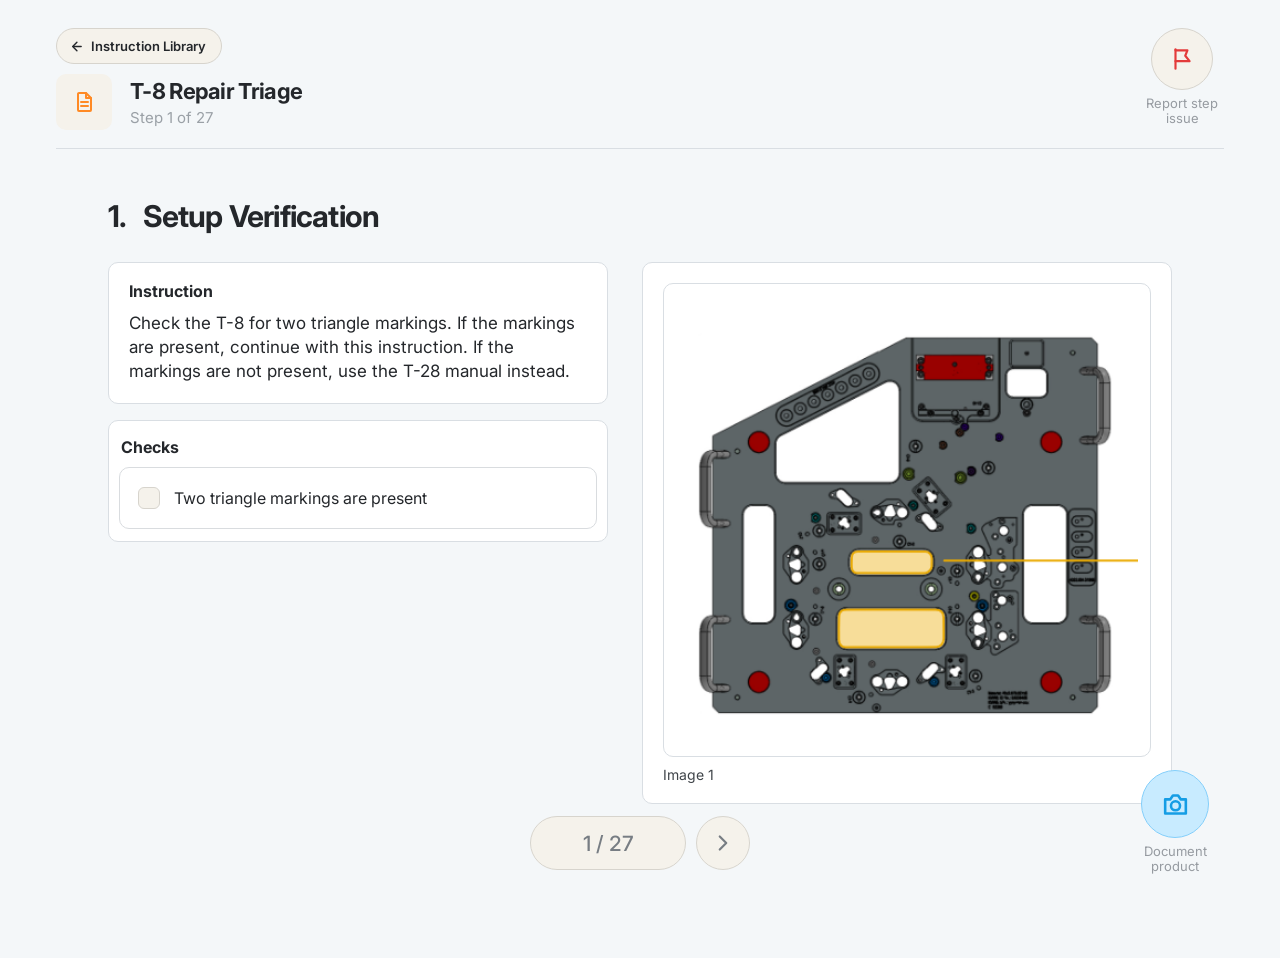
==== commit 7de5ae0f: "Add product documentation flow" ====
--- a/instruction.html
+++ b/instruction.html
@@ -286,6 +286,150 @@
   Issue report sent successfully.
 </div>
 
+<dialog
+  class="product-documentation-dialog"
+  id="product-documentation-dialog"
+  aria-labelledby="product-documentation-title"
+>
+  <form
+    class="product-documentation-dialog__content"
+    id="product-documentation-form"
+  >
+    <div class="product-documentation-dialog__heading">
+      <div class="product-documentation-dialog__icon" aria-hidden="true">
+        <svg viewBox="0 0 24 24">
+          <path d="M4 8H8L10 5H14L16 8H20V19H4Z"></path>
+          <circle cx="12" cy="13" r="3.5"></circle>
+        </svg>
+      </div>
+
+      <div>
+        <h2 id="product-documentation-title">Document the product</h2>
+
+        <p>
+          Current product code:
+          <strong id="documentation-package-code">—</strong>
+        </p>
+      </div>
+    </div>
+
+    <label class="product-documentation-field">
+      <span>Upload image of the product</span>
+
+      <span class="product-documentation-upload">
+        <input
+          type="file"
+          id="product-documentation-image"
+          accept="image/*"
+          multiple
+        />
+
+        <span
+          class="product-documentation-upload__placeholder"
+          id="product-documentation-upload-placeholder"
+        >
+          <svg viewBox="0 0 24 24" aria-hidden="true">
+            <rect x="3" y="5" width="18" height="14" rx="2"></rect>
+            <circle cx="8" cy="10" r="1.5"></circle>
+            <path d="M3 16L8 12L12 15L15 12L21 17"></path>
+          </svg>
+
+          <span>Image</span>
+        </span>
+
+        <span
+        class="product-documentation-upload__previews"
+        id="product-documentation-image-previews"
+        hidden
+        ></span>
+      </span>
+    </label>
+
+    <label class="product-documentation-field">
+      <span>Notes</span>
+
+      <textarea
+        id="product-documentation-notes"
+        placeholder="Type..."
+        rows="3"
+      ></textarea>
+    </label>
+
+    <fieldset class="product-documentation-damage">
+      <legend>Is there any damage on the product?</legend>
+
+      <div class="product-documentation-damage__options">
+        <label>
+          <input
+            type="radio"
+            name="product-damage"
+            value="yes"
+            id="product-damage-yes"
+          />
+          <span>Yes</span>
+        </label>
+
+        <label>
+          <input
+            type="radio"
+            name="product-damage"
+            value="no"
+            id="product-damage-no"
+          />
+          <span>No</span>
+        </label>
+      </div>
+    </fieldset>
+
+    <label
+      class="product-documentation-field product-documentation-field--damage-description"
+      id="product-damage-description-field"
+      hidden
+    >
+      <span>Describe the damage</span>
+
+      <textarea
+        id="product-damage-description"
+        placeholder="Type..."
+        rows="3"
+      ></textarea>
+    </label>
+
+    <p
+      class="product-documentation-error"
+      id="product-documentation-error"
+      hidden
+    >
+      Please upload an image and select whether there is damage.
+    </p>
+
+    <div class="product-documentation-dialog__actions">
+      <button
+        class="product-documentation-button product-documentation-button--secondary"
+        type="button"
+        id="cancel-product-documentation-button"
+      >
+        Cancel
+      </button>
+
+      <button
+        class="product-documentation-button product-documentation-button--primary"
+        type="submit"
+      >
+        Save
+      </button>
+    </div>
+  </form>
+</dialog>
+
+<div
+  class="product-documentation-toast"
+  id="product-documentation-toast"
+  hidden
+>
+  Product documentation saved successfully.
+</div>
+
   <script src="js/instruction-stepper.js"></script>
 </body>
 </html>
--- a/css/styles.css
+++ b/css/styles.css
@@ -1767,4 +1767,590 @@
   .issue-report-dialog__actions {
     grid-template-columns: 1fr;
   }
+}
+
+
+/* ========================================
+   MY REPORTS PAGE
+======================================== */
+
+.reports-page {
+  min-height: calc(100vh - var(--header-height));
+  padding: 42px 64px 88px;
+}
+
+/* Status filters */
+
+.reports-filters {
+  display: flex;
+  flex-wrap: wrap;
+  justify-content: flex-start;
+  gap: 14px;
+
+  margin-bottom: 34px;
+}
+
+.report-filter {
+  min-height: 34px;
+  padding: 0 13px;
+
+  display: inline-flex;
+  align-items: center;
+  gap: 8px;
+
+  border-radius: 999px;
+
+  background-color: transparent;
+
+  font-size: 13px;
+  font-weight: 500;
+
+  cursor: pointer;
+}
+
+.report-filter span {
+  font-size: 16px;
+  line-height: 1;
+}
+
+.report-filter--resolved {
+  border: 1px solid #73cfa2;
+  background-color: #effcf5;
+  color: #41ae7a;
+}
+
+.report-filter--review {
+  border: 1px solid #e4c557;
+  background-color: #fff9e8;
+  color: #b28a12;
+}
+
+.report-filter--waiting {
+  border: 1px solid #f28d8d;
+  background-color: #fff0f0;
+  color: #dd4343;
+}
+
+/* Later, when a filter is turned off */
+.report-filter--inactive {
+  opacity: 0.42;
+}
+
+/* Report cards */
+
+.reports-grid {
+  display: flex;
+  flex-direction: column;
+  gap: 18px;
+}
+
+.report-card {
+  min-height: 92px;
+  padding: 20px 28px;
+
+  display: flex;
+  align-items: center;
+  justify-content: space-between;
+  gap: 24px;
+
+  border-radius: 10px;
+  border-left: 4px solid #ef4a4a;
+
+  background-color: var(--surface);
+  box-shadow: var(--shadow);
+}
+
+.report-card--waiting {
+  border-left-color: #ef4a4a;
+}
+
+.report-card--review {
+  border-left-color: #dfb62f;
+}
+
+.report-card--resolved {
+  border-left-color: #5ac58c;
+}
+
+.report-card__content {
+  min-width: 0;
+}
+
+.report-card__title {
+  margin-bottom: 6px;
+
+  font-size: 18px;
+  font-weight: 700;
+  letter-spacing: -0.35px;
+}
+
+.report-card__meta {
+  color: #a4a9af;
+
+  font-size: 14px;
+  line-height: 1.35;
+}
+
+.report-status {
+  flex: 0 0 auto;
+
+  padding: 7px 12px;
+
+  border-radius: 999px;
+
+  font-size: 13px;
+  font-weight: 500;
+  white-space: nowrap;
+}
+
+.report-status--waiting {
+  background-color: #ffd8d8;
+  color: #e14646;
+}
+
+.report-status--review {
+  background-color: #fff4cd;
+  color: #c59a20;
+}
+
+.report-status--resolved {
+  background-color: #e8f9ef;
+  color: #55bc86;
+}
+
+/* Empty state */
+
+.reports-empty-state {
+  max-width: 560px;
+  margin: 100px auto 0;
+
+  text-align: center;
+}
+
+.reports-empty-state__icon {
+  width: 62px;
+  height: 62px;
+  margin: 0 auto 18px;
+
+  display: grid;
+  place-items: center;
+
+  border-radius: 50%;
+
+  background-color: #fff0f0;
+  color: #e33b3b;
+}
+
+.reports-empty-state__icon svg {
+  width: 28px;
+  height: 28px;
+
+  fill: none;
+  stroke: currentColor;
+  stroke-linecap: round;
+  stroke-linejoin: round;
+  stroke-width: 2;
+}
+
+.reports-empty-state h2 {
+  margin-bottom: 8px;
+
+  font-size: 21px;
+  font-weight: 700;
+}
+
+.reports-empty-state p {
+  margin-bottom: 22px;
+
+  color: #8e949a;
+
+  font-size: 15px;
+  line-height: 1.45;
+}
+
+.reports-empty-state__button {
+  min-height: 44px;
+  padding: 0 18px;
+
+  display: inline-flex;
+  align-items: center;
+  justify-content: center;
+
+  border-radius: 7px;
+
+  background-color: #24272b;
+  color: #ffffff;
+
+  font-size: 15px;
+  font-weight: 600;
+}
+
+/* Responsive */
+
+@media (max-width: 900px) {
+  .reports-page {
+    padding: 34px 44px 72px;
+  }
+}
+
+@media (max-width: 600px) {
+  .reports-page {
+    padding: 28px 20px 60px;
+  }
+
+  .report-card {
+    align-items: flex-start;
+    flex-direction: column;
+    gap: 14px;
+  }
+
+  .report-status {
+    align-self: flex-start;
+  }
+}
+
+
+/* ========================================
+   PRODUCT DOCUMENTATION MODAL
+======================================== */
+
+.product-documentation-dialog {
+  width: min(520px, calc(100vw - 40px));
+  margin: auto;
+  padding: 0;
+
+  border: 0;
+  border-radius: 12px;
+
+  background-color: var(--surface);
+  box-shadow: 0 24px 80px rgba(0, 0, 0, 0.28);
+}
+
+.product-documentation-dialog::backdrop {
+  background-color: rgba(19, 22, 26, 0.76);
+}
+
+.product-documentation-dialog__content {
+  padding: 30px 34px 28px;
+}
+
+.product-documentation-dialog__heading {
+  display: flex;
+  align-items: center;
+  gap: 12px;
+
+  margin-bottom: 24px;
+}
+
+.product-documentation-dialog__icon {
+  width: 42px;
+  height: 42px;
+  flex: 0 0 auto;
+
+  display: grid;
+  place-items: center;
+
+  border: 1px solid #37b8ff;
+  border-radius: 9px;
+
+  background-color: #dff4ff;
+  color: #159de5;
+}
+
+.product-documentation-dialog__icon svg {
+  width: 22px;
+  height: 22px;
+
+  fill: none;
+  stroke: currentColor;
+  stroke-linecap: round;
+  stroke-linejoin: round;
+  stroke-width: 2;
+}
+
+.product-documentation-dialog__heading h2 {
+  margin-bottom: 3px;
+
+  font-size: 18px;
+  font-weight: 700;
+  letter-spacing: -0.35px;
+}
+
+.product-documentation-dialog__heading p {
+  color: #8f969d;
+
+  font-size: 12px;
+  line-height: 1.35;
+}
+
+.product-documentation-dialog__heading strong {
+  color: #6f757b;
+  font-weight: 600;
+}
+
+.product-documentation-field {
+  display: block;
+  margin-bottom: 16px;
+}
+
+.product-documentation-field > span:first-child,
+.product-documentation-damage legend {
+  display: block;
+  margin-bottom: 8px;
+
+  color: var(--text-primary);
+
+  font-size: 13px;
+  font-weight: 700;
+}
+
+.product-documentation-field textarea {
+  width: 100%;
+  min-height: 54px;
+  padding: 10px 12px;
+
+  border: 1px solid #d9dee3;
+  border-radius: 7px;
+  outline: none;
+
+  background-color: var(--surface);
+  color: var(--text-primary);
+
+  font-family: inherit;
+  font-size: 13px;
+  line-height: 1.35;
+
+  resize: vertical;
+}
+
+.product-documentation-field textarea::placeholder {
+  color: #b5b9be;
+}
+
+.product-documentation-field textarea:focus {
+  border-color: #24272b;
+}
+
+.product-documentation-upload {
+  position: relative;
+
+  min-height: 66px;
+
+  display: grid;
+  place-items: center;
+
+  overflow: hidden;
+
+  border: 1px solid #d9dee3;
+  border-radius: 7px;
+
+  background-color: #f7f8f9;
+
+  cursor: pointer;
+}
+
+.product-documentation-upload input[type="file"] {
+  position: absolute;
+  inset: 0;
+  z-index: 2;
+
+  width: 100%;
+  height: 100%;
+
+  opacity: 0;
+  cursor: pointer;
+}
+
+.product-documentation-upload__placeholder {
+  display: flex;
+  align-items: center;
+  gap: 8px;
+
+  color: #a6abb0;
+  font-size: 14px;
+}
+
+.product-documentation-upload__placeholder svg {
+  width: 18px;
+  height: 18px;
+
+  fill: none;
+  stroke: currentColor;
+  stroke-linecap: round;
+  stroke-linejoin: round;
+  stroke-width: 1.8;
+}
+
+
+.product-documentation-upload__previews {
+  width: 100%;
+  padding: 8px;
+
+  display: grid;
+  grid-template-columns: repeat(auto-fit, minmax(92px, 1fr));
+  gap: 8px;
+}
+
+.product-documentation-upload__previews[hidden] {
+  display: none;
+}
+
+.product-documentation-upload__previews img {
+  width: 100%;
+  height: 88px;
+
+  display: block;
+
+  border: 1px solid #d9dee3;
+  border-radius: 6px;
+
+  background-color: #ffffff;
+
+  object-fit: contain;
+}
+
+
+
+.product-documentation-damage {
+  margin: 0 0 16px;
+  padding: 0;
+
+  border: 0;
+}
+
+.product-documentation-damage__options {
+  display: flex;
+  gap: 10px;
+}
+
+.product-documentation-damage__options label {
+  position: relative;
+}
+
+.product-documentation-damage__options input {
+  position: absolute;
+  opacity: 0;
+  pointer-events: none;
+}
+
+.product-documentation-damage__options span {
+  min-width: 48px;
+  min-height: 30px;
+  padding: 0 13px;
+
+  display: inline-flex;
+  align-items: center;
+  justify-content: center;
+
+  border: 1px solid #d9dee3;
+  border-radius: 7px;
+
+  background-color: #ffffff;
+  color: #555b61;
+
+  font-size: 13px;
+  font-weight: 500;
+
+  cursor: pointer;
+}
+
+.product-documentation-damage__options input:checked + span {
+  border-color: #24272b;
+
+  background-color: #24272b;
+  color: #ffffff;
+}
+
+.product-documentation-field--damage-description[hidden] {
+  display: none;
+}
+
+.product-documentation-error {
+  margin: -2px 0 14px;
+
+  color: #d53b3b;
+  font-size: 13px;
+}
+
+.product-documentation-error[hidden] {
+  display: none;
+}
+
+.product-documentation-dialog__actions {
+  display: grid;
+  grid-template-columns: repeat(2, minmax(0, 1fr));
+  gap: 12px;
+
+  margin-top: 22px;
+  padding-top: 18px;
+
+  border-top: 1px solid #e6e8ea;
+}
+
+.product-documentation-button {
+  min-height: 46px;
+
+  border-radius: 6px;
+
+  font-size: 14px;
+  font-weight: 600;
+
+  cursor: pointer;
+}
+
+.product-documentation-button--secondary {
+  border: 1px solid #24272b;
+
+  background-color: #ffffff;
+  color: #24272b;
+}
+
+.product-documentation-button--primary {
+  border: 1px solid #24272b;
+
+  background-color: #24272b;
+  color: #ffffff;
+}
+
+.product-documentation-button--secondary:hover {
+  background-color: #f5f6f7;
+}
+
+.product-documentation-button--primary:hover {
+  background-color: #3b3f44;
+}
+
+.product-documentation-toast {
+  position: fixed;
+  top: 24px;
+  left: 50%;
+  z-index: 60;
+
+  padding: 14px 20px;
+
+  transform: translateX(-50%);
+
+  border-radius: 9px;
+
+  background-color: #24272b;
+  color: #ffffff;
+
+  font-size: 15px;
+  font-weight: 600;
+
+  box-shadow: 0 10px 28px rgba(0, 0, 0, 0.18);
+}
+
+.product-documentation-toast[hidden] {
+  display: none;
+}
+
+@media (max-width: 600px) {
+  .product-documentation-dialog__content {
+    padding: 26px 22px 22px;
+  }
+
+  .product-documentation-dialog__actions {
+    grid-template-columns: 1fr;
+  }
 }
